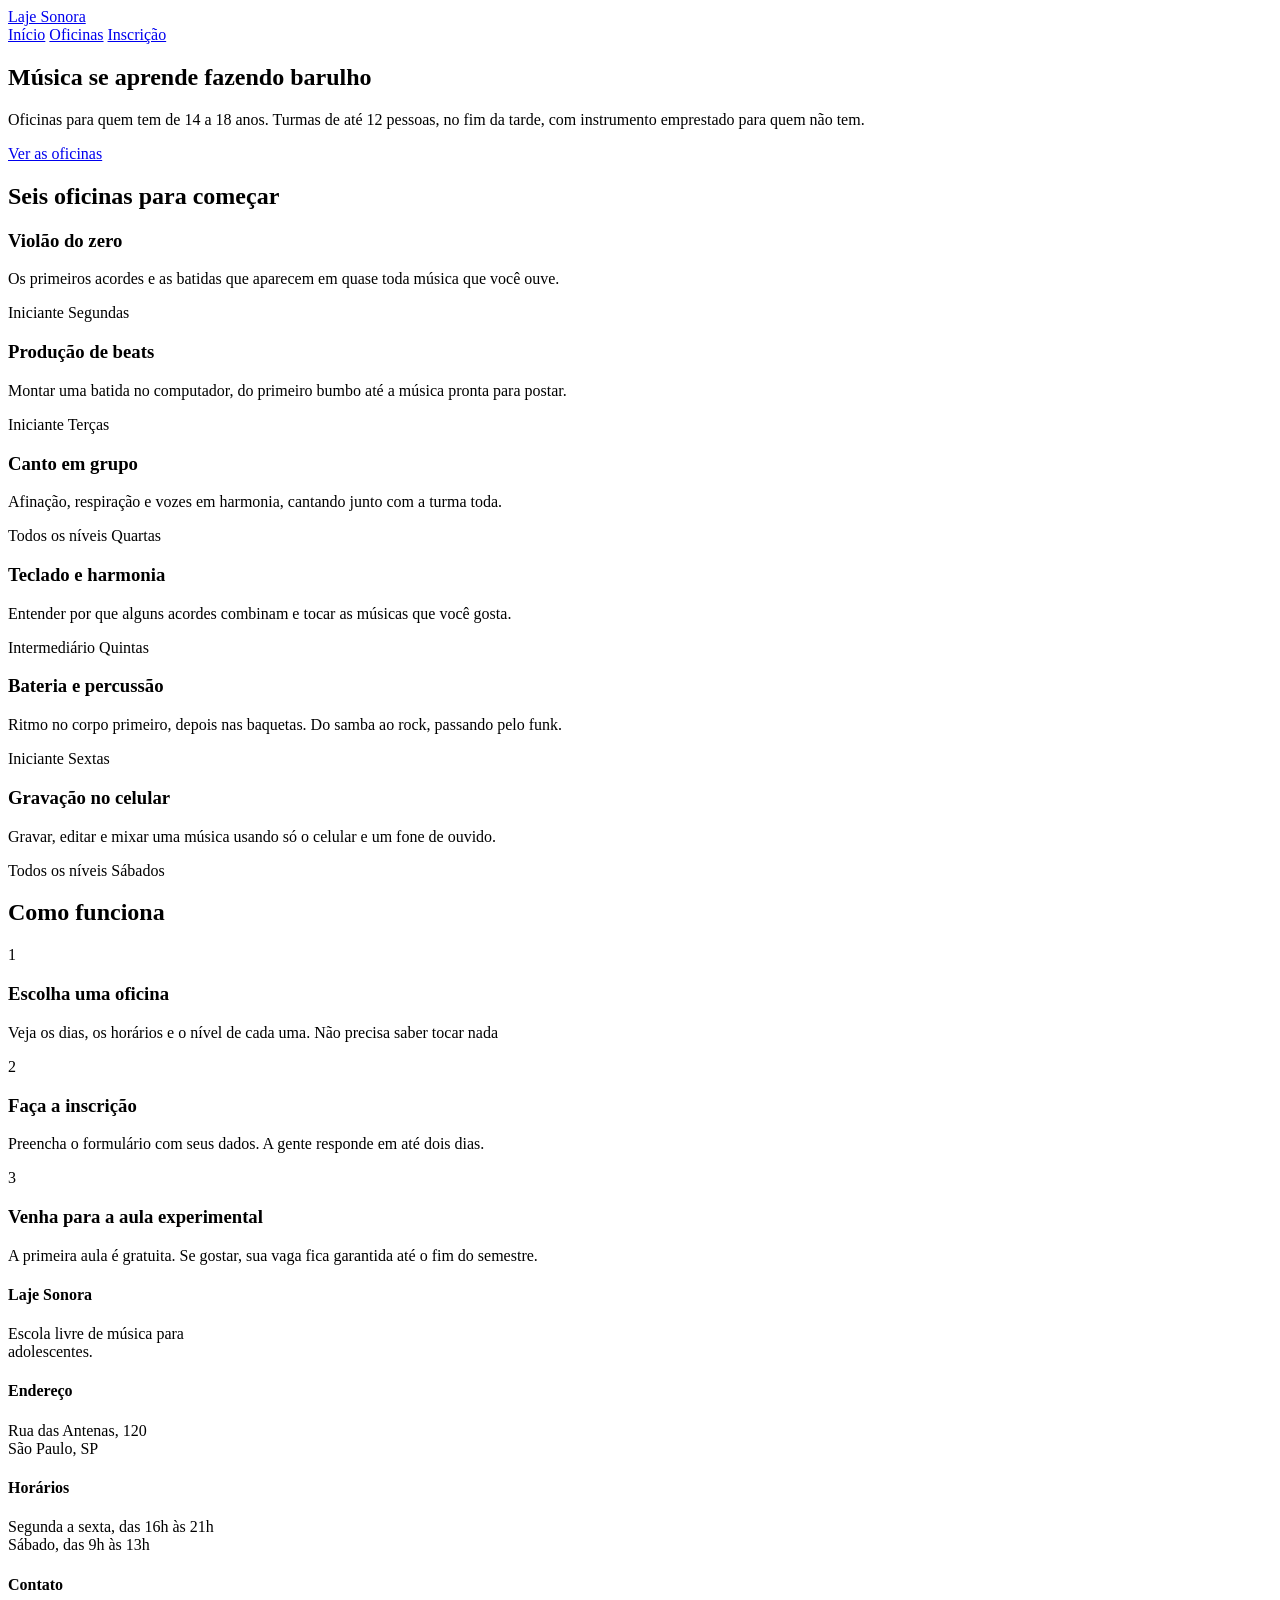
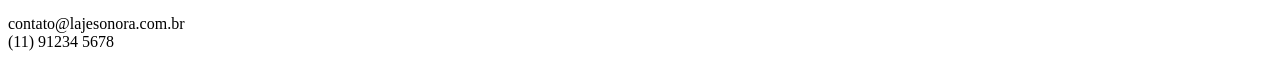
==== index.html @ d67ef76f "Initial commit" ====
<!DOCTYPE html>
<html lang="pt-br">
<head>
    <meta charset="UTF-8">
    <meta name="viewport" content="width=device-width, initial-scale=1.0">
    <title>Laje Sonora | inicio</title>
    <link rel="stylesheet" href="/index.css">
    <link rel="preconnect" href="https://fonts.googleapis.com">
<link rel="preconnect" href="https://fonts.gstatic.com" crossorigin>
<link href="https://fonts.googleapis.com/css2?family=Archivo:ital,wght@0,100..900;1,100..900&family=Big+Shoulders:opsz,wght@10..72,100..900&display=swap" rel="stylesheet">
<link rel="preconnect" href="https://fonts.googleapis.com">
<link rel="preconnect" href="https://fonts.gstatic.com" crossorigin>
<link href="https://fonts.googleapis.com/css2?family=Archivo:ital,wght@0,100..900;1,100..900&family=Big+Shoulders:opsz,wght@10..72,100..900&display=swap" rel="stylesheet">
</head>
<body>
    <header class="conteudo topo">
        <a href="index.html" class="logo">Laje Sonora</a>
        <nav class="menu">
            <a href="index.html" class="atual">Início</a>
            <a href="oficina.html">Oficinas</a>
            <a href="inscrição.html">Inscrição</a>
        </nav>
    </header>
    <main>
        <section class="conteudo cartazes">
            <div class="cartaz cartaz-principal">
                <h1>Música se aprende fazendo barulho</h1>
            </div>
            <div class="cartaz cartaz-lateral">
                <p>Oficinas para quem tem de 14 a 18 anos. Turmas de até 12 pessoas, no fim da tarde, com instrumento emprestado para quem não tem.</p>
            </div>
            <a href="/oficina.html" class="botao">Ver as oficinas</a>
        </section>
        <section class="conteudo secao">
            <h2 class="titulo-secao">Seis oficinas para começar</h2>
            <div class="cards">
                <article class="card">
                    <div class="foto foto-azul"></div>
                    <div class="card-texto">
                        <h3>Violão do zero</h3>
                        <p>Os primeiros acordes e as batidas que aparecem em quase toda música que você ouve.</p>
                        <div class="card-info">
                            <span>Iniciante</span>
                            <span>Segundas</span>
                        </div>
                    </div>
                </article>
                <article class="card">
                    <div class="foto foto-amarela">

                    </div>
                    <div class="card-texto">
                        <h3>
                            Produção de beats
                        </h3>
                        <p>Montar uma batida no computador, do primeiro bumbo até a música pronta para postar.</p>

                        <div class="card-info">
                            <span>Iniciante</span>
                            <span>Terças</span>
                        </div>
                    </div>
                </article>
                
                <article class="card">
                    <div class="foto foto-tinta">

                    </div>
                    <div class="card-texto">
                        <h3>
                            Canto em grupo
                        </h3>
                        <p>Afinação, respiração e vozes em harmonia, cantando junto com a turma toda.</p>

                        <div class="card-info">
                            <span>Todos os níveis</span>
                            <span>Quartas</span>
                        </div>
                    </div>
                </article>

                <article class="card">
                    <div class="foto">

                    </div>
                    <div class="card-texto">
                        <h3>
                           Teclado e harmonia
                        </h3>
                        <p>Entender por que alguns acordes combinam e tocar as músicas que você gosta.</p>

                        <div class="card-info">
                            <span>Intermediário</span>
                            <span>Quintas</span>
                        </div>
                    </div>
                </article>

                <article class="card">
                    <div class="foto foto-azul">

                    </div>
                    <div class="card-texto">
                        <h3>
                           Bateria e percussão
                        </h3>
                        <p>Ritmo no corpo primeiro, depois nas baquetas. Do samba ao rock, passando pelo funk.</p>

                        <div class="card-info">
                            <span>Iniciante</span>
                            <span>Sextas</span>
                        </div>
                    </div>
                </article>

                <article class="card">
                    <div class="foto foto-amarela">

                    </div>
                    <div class="card-texto">
                        <h3>
                            Gravação no celular
                        </h3>
                        <p>Gravar, editar e mixar uma música usando só o celular e um fone de ouvido.</p>

                        <div class="card-info">
                            <span>Todos os níveis</span>
                            <span>Sábados</span>
                        </div>
                    </div>
                </article>
            </div>   
        </section>
        <section class="conteudo secao">
            <h2 class="titulo-secao">Como funciona</h2>
            <div class="passos">
                <div class="passo">
                    <p class="passo-numero">1</p>
                    <h3>Escolha uma oficina</h3>
                    <P>Veja os dias, os horários e o nível de cada uma. Não precisa saber tocar nada</P>
                </div>
                <div class="passo">
                    <p class="passo-numero">2</p>
                    <h3>Faça a inscrição</h3>
                    <P>Preencha o formulário com seus dados. A gente responde em até dois dias.</P>
                </div>
                <div class="passo">
                    <p class="passo-numero">3</p>
                    <h3>Venha para a aula experimental</h3>
                    <P>A primeira aula é gratuita. Se gostar, sua vaga fica garantida até o fim do semestre.</P>
                </div>
            </div>
        </section>
    </main>
    <footer class="rodape">
        <div class="conteudo rodape-colunas">
            <div class="rodape-coluna">
                <h4>Laje Sonora</h4>
                <p>Escola livre de música para <br>adolescentes.</p>
            </div>
            <div class="rodape-coluna">
                <h4>Endereço</h4>
                <p>Rua das Antenas, 120 <br>São Paulo, SP </p>
            </div>
            <div class="rodape-coluna">
                <h4>Horários</h4>
                <p> Segunda a sexta, das 16h às 21h <br>Sábado, das 9h às 13h </p>
            </div>
            <div class="rodape-coluna">
                <h4>Contato</h4>
                <p> contato@lajesonora.com.br <br>(11) 91234 5678</p>
            </div>
        </div>

    </footer>
</body>
</html>
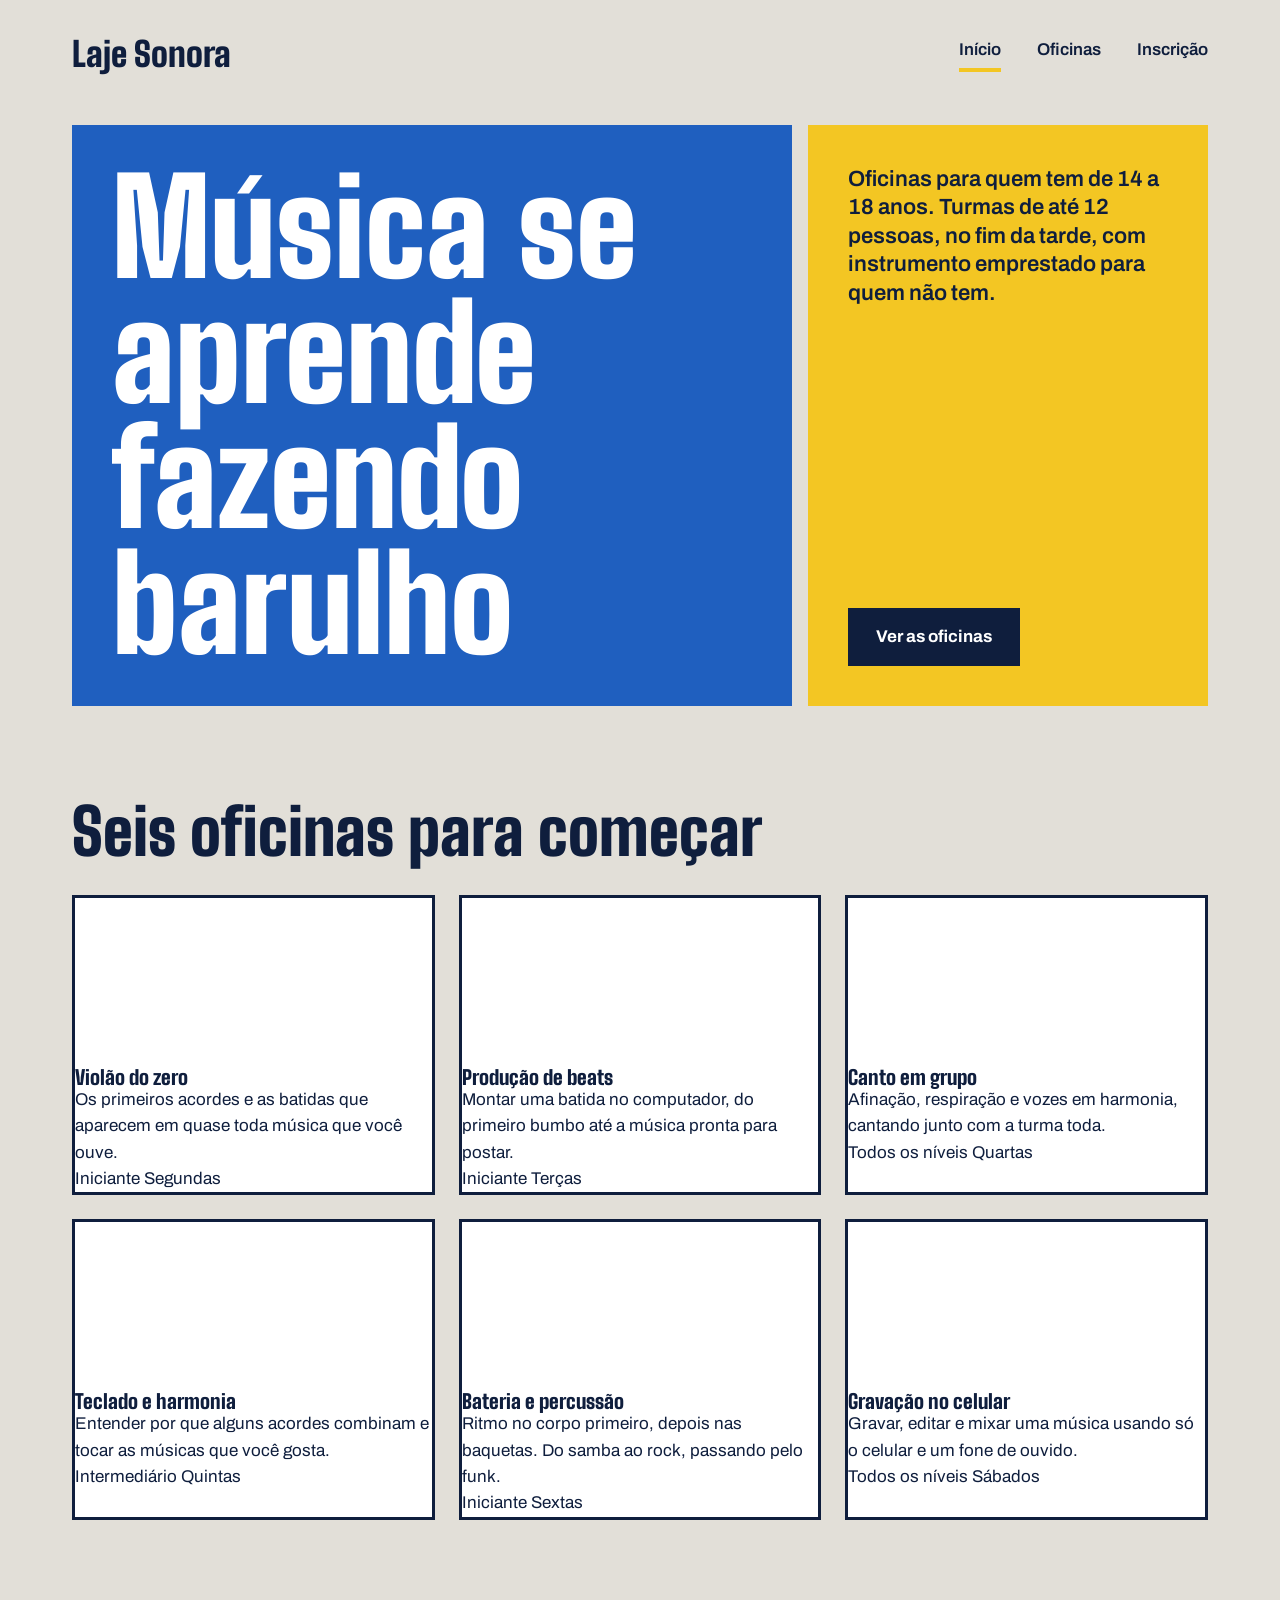
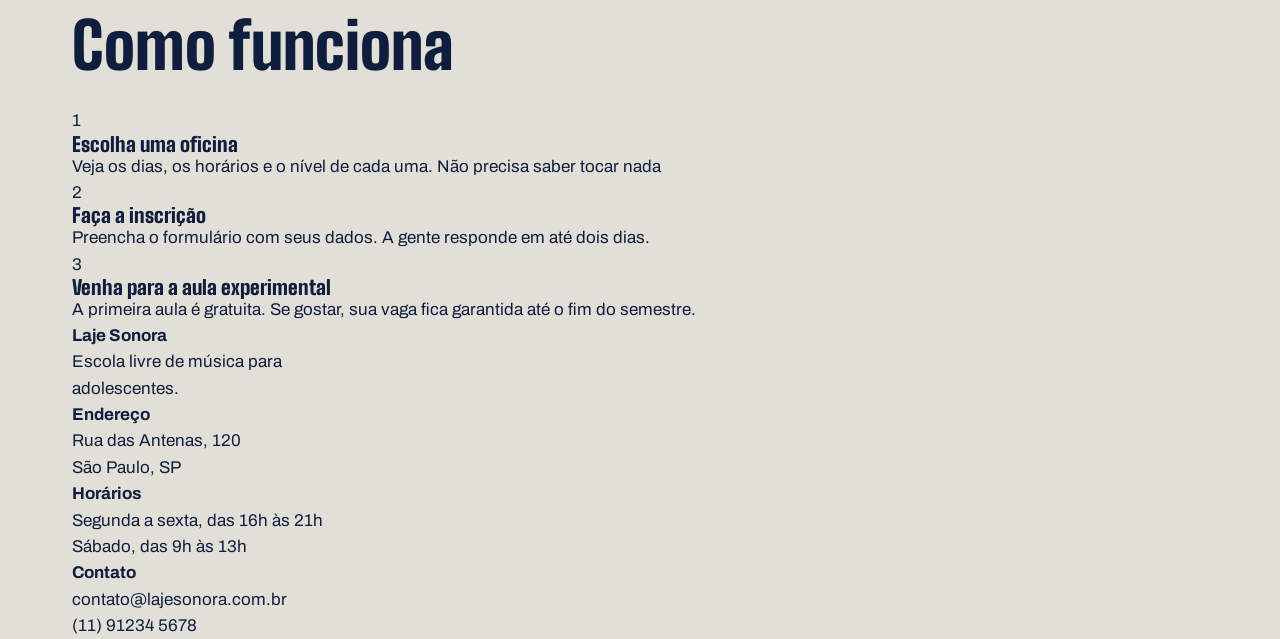
==== commit 46ec572f: "Cards das oficinas" ====
--- a/index.html
+++ b/index.html
@@ -28,8 +28,9 @@
             </div>
             <div class="cartaz cartaz-lateral">
                 <p>Oficinas para quem tem de 14 a 18 anos. Turmas de até 12 pessoas, no fim da tarde, com instrumento emprestado para quem não tem.</p>
-            </div>
+           
             <a href="/oficina.html" class="botao">Ver as oficinas</a>
+        </div>
         </section>
         <section class="conteudo secao">
             <h2 class="titulo-secao">Seis oficinas para começar</h2>
--- a/index.css
+++ b/index.css
@@ -0,0 +1,143 @@
+* {
+    margin: 0;
+    padding: 0;
+    box-sizing: border-box;
+}
+:root {
+    --concreto: #E2DFD8;
+    --concreto-escuro: #CBC7BE;
+    --tinta: #0F1E3D;
+    --caixa-dagua: #1F5FBF;
+    --fita: #F3C623;
+    --branco: #FFFFFF;
+    --fonte-cartaz: "Big Shoulders", "Arial Narrow", sans-serif;
+    --fonte-texto: "Archivo", Arial, sans-serif;
+
+}
+    body {
+        background-color: var(--concreto);
+        color: var(--tinta);
+        font-family: var(--fonte-texto);
+        font-size: 17px;
+        line-height: 1.55;
+    }
+    a {
+        color: inherit;
+    }
+
+    h1, h2, h3 {
+        font-family: var(--fonte-cartaz);
+        font-weight: 900;
+        line-height: 0.95;
+
+    }
+
+    .conteudo {
+        max-width: 1200px;
+        margin-inline: auto;
+        padding-inline: 32px;
+    }
+
+    .topo {
+        padding-block: 28px;
+        display: flex;
+        justify-content: space-between;
+        align-items: center;
+    }
+    .logo {
+        font-family: var(--fonte-cartaz);
+        font-size: 34px;
+        font-weight: 900;
+        text-decoration: none;
+    }
+
+    .menu {
+        display: flex;
+        gap: 36px;
+    }
+
+    .menu a {
+        font-weight: 600;
+        text-decoration: none;
+        padding-bottom: 4px;
+        border-bottom: 4px solid transparent
+    }
+    .menu a:hover {
+        border-bottom-color: var(--tinta);
+        
+    }
+    .menu a.atual {
+        border-bottom-color: var(--fita) ;
+    }
+
+    .cartazes{
+        margin-top: 16px;
+        display: flex;
+        gap: 16px;
+    }
+    .cartaz{
+        padding: 40px;    
+
+    }
+    .cartaz-principal{
+        background: var(--caixa-dagua);
+        color: var(--branco);
+        flex: 2;
+
+        h1{
+            font-size: 132px;
+            max-width: 9ch;
+        }
+    }
+
+    .cartaz-lateral {
+        background: var(--fita);
+        flex: 1;
+        display: flex;
+        flex-direction: column;
+        justify-content: space-between;
+        gap: 32px;
+        align-items: flex-start;
+    }
+    
+    .cartaz-lateral p {
+        font-size: 22px;
+        font-weight: 600;
+        line-height: 1.3;
+    }
+    .botao{
+        background: var(--tinta);
+        color: var(--branco);
+        font-weight: 700;
+        text-decoration: none;
+        padding: 16px 28px;
+        border: none;
+        font-family: var(--fonte-texto);
+        font-size: 17px;
+        cursor: pointer;
+    }
+
+    .botao:hover {
+        background: var(--caixa-dagua);
+    }
+
+    .secao{
+        margin-top: 96px; 
+    }
+    .titulo-secao{
+        font-size: 64px;
+        margin-bottom: 32px;
+    }
+    .cards{
+        display: flex;
+        flex-wrap: wrap;
+        gap: 24px;
+        }
+    .card{
+        background: var(--branco);
+        border: 3px solid var(--tinta);
+        flex: 1 1 340px 
+    }
+    .card .foto{
+        height: 170px;
+    }
